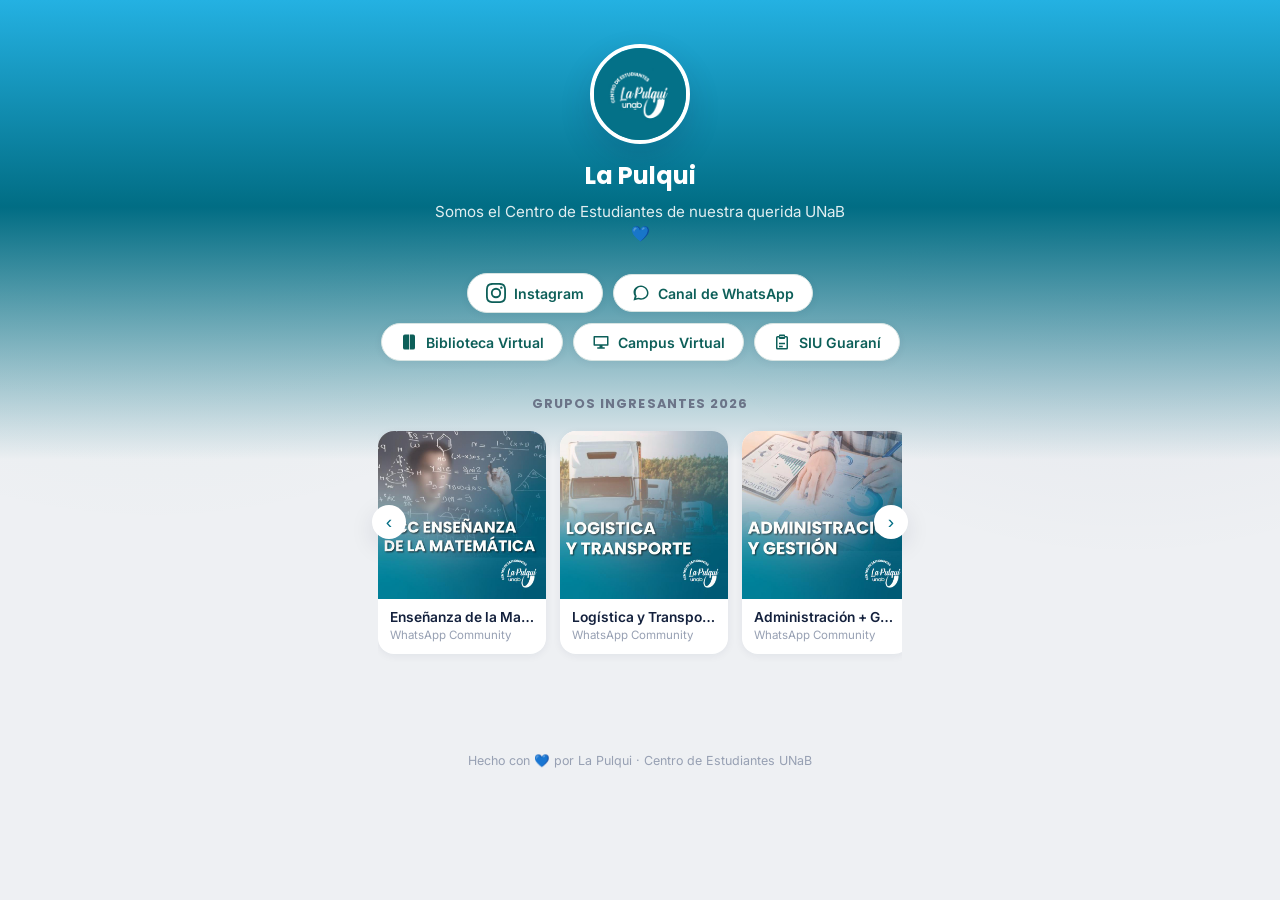
==== index.html @ 95ad3b90 "Sitio inicial de La Pulqui: linktree personalizado con actividades abiertas desde Google Sheets Co-A" ====
<!DOCTYPE html>
<html lang="es">
<head>
<meta charset="UTF-8" />
<meta name="viewport" content="width=device-width, initial-scale=1.0" />
<title>La Pulqui — Centro de Estudiantes UNaB</title>
<meta name="description" content="Links de La Pulqui, Centro de Estudiantes de la UNaB" />
<link rel="icon" href="assets/avatar.png" />
<link rel="preconnect" href="https://fonts.googleapis.com">
<link rel="preconnect" href="https://fonts.gstatic.com" crossorigin>
<link href="https://fonts.googleapis.com/css2?family=Poppins:wght@500;600;700&family=Inter:wght@400;500;600;700&display=swap" rel="stylesheet">
<link rel="stylesheet" href="style.css" />
</head>
<body>

  <div class="hero-gradient" aria-hidden="true"></div>
  <div class="bg-decor" id="bg-decor" aria-hidden="true"></div>

  <header class="profile__hero">
    <img class="profile__avatar" src="assets/avatar.png" alt="La Pulqui" />
    <h1 class="profile__name">La Pulqui</h1>
    <p class="profile__description"></p>
  </header>

  <main class="page">

    <div class="hero-links" id="hero-links">
      <a class="profile__social" id="instagram-link" href="#" target="_blank" rel="noopener noreferrer" aria-label="Instagram">
        <svg viewBox="0 0 24 24" width="20" height="20" fill="currentColor" aria-hidden="true">
          <path d="M12 2.2c3.2 0 3.58.01 4.85.07 3.25.15 4.77 1.69 4.92 4.92.06 1.27.07 1.65.07 4.85s-.01 3.58-.07 4.85c-.15 3.23-1.66 4.77-4.92 4.92-1.27.06-1.64.07-4.85.07s-3.58-.01-4.85-.07c-3.26-.15-4.77-1.7-4.92-4.92-.06-1.27-.07-1.65-.07-4.85s.02-3.58.07-4.85c.15-3.23 1.66-4.77 4.92-4.92 1.27-.06 1.65-.07 4.85-.07zM12 0C8.74 0 8.33.01 7.05.07 2.7.27.27 2.69.07 7.05.01 8.33 0 8.74 0 12s.01 3.67.07 4.95c.2 4.36 2.62 6.78 6.98 6.98C8.33 23.99 8.74 24 12 24s3.67-.01 4.95-.07c4.35-.2 6.78-2.62 6.98-6.98.06-1.28.07-1.69.07-4.95s-.01-3.67-.07-4.95c-.2-4.35-2.62-6.78-6.98-6.98C15.67.01 15.26 0 12 0zm0 5.84A6.16 6.16 0 1 0 18.16 12 6.16 6.16 0 0 0 12 5.84zM12 16a4 4 0 1 1 4-4 4 4 0 0 1-4 4zm6.4-11.85a1.44 1.44 0 1 0 1.44 1.44 1.44 1.44 0 0 0-1.44-1.44z"/>
        </svg>
        <span>Instagram</span>
      </a>
    </div>

    <!-- ACTIVIDADES ABIERTAS: se llena solo desde Google Sheets -->
    <section id="actividades" class="activities" hidden>
      <h2 class="activities__title">📅 Actividades abiertas</h2>
      <ul id="activities-list" class="activities__list"></ul>
    </section>

    <!-- GRUPOS INGRESANTES: carrusel de tarjetas con imagen -->
    <section class="section" id="groups-section">
      <h2 class="section__title" id="groups-title"></h2>
      <div class="carousel">
        <button class="carousel__arrow carousel__arrow--prev" id="carousel-prev" type="button" aria-label="Anterior">‹</button>
        <ul class="carousel__track" id="groups-list"></ul>
        <button class="carousel__arrow carousel__arrow--next" id="carousel-next" type="button" aria-label="Siguiente">›</button>
      </div>
    </section>

    <div id="sections"></div>

    <footer class="footer">
      <p>Hecho con 💙 por La Pulqui · Centro de Estudiantes UNaB</p>
    </footer>

  </main>

  <script src="config.js"></script>
  <script src="script.js"></script>
</body>
</html>
---- style.css ----
/* ============================================================
   VARIABLES — tocá estos valores para cambiar el look del sitio
   ============================================================ */
:root {
  --bg: #eef0f3;
  --bg-accent: #e4e9f4;
  --card-bg: #ffffff;
  --card-bg-hover: #fafbff;
  --text-main: #14213d;
  --text-muted: #6b7488;
  --text-soft: #97a0b3;
  --brand: #016d84;
  --brand-teal: #14827a;
  --brand-teal-dark: #0d5f59;
  --accent: #ffb703;
  --hero-light: #24b1e2;
  --hero-dark: #016d84;
  --shadow-sm: 0 2px 8px rgba(20, 33, 61, 0.06);
  --shadow-md: 0 8px 24px rgba(20, 33, 61, 0.10);
  --shadow-lg: 0 14px 32px rgba(20, 33, 61, 0.16);
  --radius-lg: 20px;
  --radius-md: 16px;
  --radius-sm: 12px;
  --radius-pill: 999px;
  --max-width: 560px;
  --font-heading: "Poppins", "Inter", sans-serif;
  --font-body: "Inter", "Segoe UI", sans-serif;
}

* { box-sizing: border-box; }

html, body {
  margin: 0;
  padding: 0;
  font-family: var(--font-body);
  background:
    radial-gradient(circle at 12% -10%, rgba(20, 130, 122, 0.10), transparent 42%),
    radial-gradient(circle at 88% 0%, rgba(11, 46, 107, 0.10), transparent 40%),
    var(--bg);
  color: var(--text-main);
  min-height: 100%;
  overflow-x: hidden;
  -webkit-font-smoothing: antialiased;
}

/* ---------- Degradado de fondo detrás del header ---------- */
/* Parte del fondo de la página (no una tarjeta aparte): se desvanece hacia
   abajo hasta fundirse con el fondo normal, y la lluvia de adornos (.bg-decor)
   cae por encima, no por detrás. */
.hero-gradient {
  position: absolute;
  top: 0;
  left: 0;
  right: 0;
  height: 460px;
  background: linear-gradient(
    180deg,
    var(--hero-light) 0%,
    var(--hero-dark) 45%,
    rgba(1, 109, 132, 0) 100%
  );
  pointer-events: none;
  z-index: 0;
}

@media (max-width: 480px) {
  .hero-gradient { height: 380px; }
}

/* ---------- Adornos de fondo (decoración animada, sutil) ---------- */
.bg-decor {
  position: fixed;
  inset: 0;
  overflow: hidden;
  pointer-events: none;
  z-index: 0;
}

.bg-decor__particle {
  position: absolute;
  top: -60px;
  will-change: transform;
  animation-name: decor-fall;
  animation-timing-function: linear;
  animation-iteration-count: infinite;
}

@keyframes decor-fall {
  from { transform: translateY(0) translateX(0) rotate(0deg); }
  50%  { transform: translateY(55vh) translateX(var(--drift, 16px)) rotate(calc(var(--spin, 180deg) / 2)); }
  to   { transform: translateY(115vh) translateX(0) rotate(var(--spin, 180deg)); }
}

@media (prefers-reduced-motion: reduce) {
  .bg-decor__particle { animation: none; }
}

.page {
  position: relative;
  z-index: 1;
  max-width: var(--max-width);
  margin: 0 auto;
  padding: 18px 18px 56px;
  display: flex;
  flex-direction: column;
  gap: 34px;
}

/* ---------- Actividades abiertas ---------- */
.activities {
  background: linear-gradient(135deg, #ffffff, #fbf7ee);
  border: 1px solid #f2dfa8;
  border-radius: var(--radius-lg);
  padding: 18px 18px 20px;
  box-shadow: var(--shadow-md);
}

.activities__title {
  margin: 0 0 14px;
  font-family: var(--font-heading);
  font-size: 1rem;
  font-weight: 600;
  color: var(--text-main);
}

.activities__list {
  list-style: none;
  margin: 0;
  padding: 0;
  display: flex;
  flex-direction: column;
  gap: 10px;
}

.activities__item a {
  position: relative;
  overflow: hidden;
  display: flex;
  align-items: center;
  gap: 14px;
  text-decoration: none;
  color: var(--text-main);
  background: var(--card-bg);
  border-radius: var(--radius-sm);
  padding: 11px 14px;
  box-shadow: var(--shadow-sm);
  transition: transform 0.18s ease, box-shadow 0.18s ease;
}

.activities__item a:hover {
  transform: translateY(-2px);
  box-shadow: var(--shadow-md);
}

/* Cintita "Últimos cupos" en la esquina, la activa un script aparte en
   Google Sheets cuando quedan menos de 10 lugares en el formulario.
   El "wrap" es una cajita fija en la esquina que recorta la cinta
   rotada, así siempre queda prolija sin importar la altura de la tarjeta. */
.activities__ribbon-wrap {
  position: absolute;
  top: 0;
  right: 0;
  width: 72px;
  height: 72px;
  overflow: hidden;
  pointer-events: none;
}

.activities__ribbon {
  position: absolute;
  top: 15px;
  right: -23px;
  width: 104px;
  transform: rotate(45deg);
  transform-origin: center;
  background: #e63946;
  color: #fff;
  font-family: var(--font-heading);
  font-size: 0.55rem;
  font-weight: 700;
  letter-spacing: 0.02em;
  text-transform: uppercase;
  text-align: center;
  padding: 3px 0;
  box-shadow: 0 2px 6px rgba(0, 0, 0, 0.18);
  white-space: nowrap;
}

.activities__date {
  flex: 0 0 auto;
  font-family: var(--font-heading);
  font-size: 0.72rem;
  font-weight: 700;
  background: var(--brand);
  color: #fff;
  padding: 6px 9px;
  border-radius: 10px;
  text-align: center;
  line-height: 1.15;
  min-width: 44px;
  text-transform: uppercase;
}

.activities__date span { display: block; }

.activities__date--undated {
  background: var(--accent);
  color: var(--text-main);
  min-width: 0;
  padding: 6px 10px;
  white-space: nowrap;
}

.activities__name {
  font-weight: 600;
  font-size: 0.94rem;
}

/* ---------- Perfil ---------- */
/* El color vive en .hero-gradient (parte del fondo); este bloque solo
   ubica el avatar/nombre/descripción por encima, sin caja ni borde propio. */
.profile__hero {
  position: relative;
  z-index: 1;
  margin: 0;
  padding: 44px 20px 10px;
  display: flex;
  flex-direction: column;
  align-items: center;
  text-align: center;
  gap: 8px;
}

.profile__avatar {
  width: 100px;
  height: 100px;
  border-radius: 50%;
  object-fit: cover;
  box-shadow: var(--shadow-lg);
  border: 4px solid #ffffff;
  margin-bottom: 6px;
}

.profile__name {
  margin: 0;
  font-family: var(--font-heading);
  font-size: 1.5rem;
  font-weight: 700;
  color: #ffffff;
}

.profile__description {
  margin: 0;
  color: rgba(255, 255, 255, 0.88);
  font-size: 0.95rem;
  max-width: 420px;
  line-height: 1.45;
}

.hero-links {
  display: flex;
  flex-wrap: wrap;
  align-items: center;
  justify-content: center;
  gap: 10px;
}

.profile__social {
  display: inline-flex;
  align-items: center;
  gap: 8px;
  color: var(--brand-teal-dark);
  text-decoration: none;
  font-weight: 600;
  font-size: 0.88rem;
  background: var(--card-bg);
  border: 1.5px solid #d7e4e2;
  padding: 9px 18px;
  border-radius: var(--radius-pill);
  box-shadow: var(--shadow-sm);
  transition: transform 0.18s ease, box-shadow 0.18s ease, background 0.18s ease;
}

.profile__social:hover {
  background: var(--card-bg-hover);
  transform: translateY(-2px);
  box-shadow: var(--shadow-md);
}

.profile__social--outline:hover {
  background: var(--card-bg-hover);
}

/* ---------- Secciones genéricas ---------- */
.section {
  display: flex;
  flex-direction: column;
  gap: 14px;
}

.section__title {
  margin: 0;
  font-family: var(--font-heading);
  font-size: 0.8rem;
  letter-spacing: 0.08em;
  text-transform: uppercase;
  color: var(--text-muted);
  font-weight: 700;
  text-align: center;
}

/* ---------- Carrusel de grupos ---------- */
.carousel {
  position: relative;
}

.carousel__track {
  list-style: none;
  margin: 0;
  padding: 4px 2px 10px;
  display: flex;
  gap: 14px;
  overflow-x: auto;
  scroll-snap-type: x proximity;
  scrollbar-width: none;
}

.carousel__track::-webkit-scrollbar { display: none; }

.group-card {
  scroll-snap-align: start;
  flex: 0 0 auto;
  width: 168px;
  background: var(--card-bg);
  border-radius: var(--radius-md);
  overflow: hidden;
  box-shadow: var(--shadow-sm);
  text-decoration: none;
  color: var(--text-main);
  display: block;
  transition: transform 0.2s ease, box-shadow 0.2s ease;
}

.group-card:hover {
  transform: translateY(-4px);
  box-shadow: var(--shadow-lg);
}

.group-card__media {
  position: relative;
  width: 100%;
  aspect-ratio: 1 / 1;
  overflow: hidden;
}

.group-card__media img {
  width: 100%;
  height: 100%;
  object-fit: cover;
  display: block;
}

.group-card__body {
  padding: 10px 12px 12px;
}

.group-card__name {
  display: block;
  font-weight: 600;
  font-size: 0.86rem;
  margin-bottom: 3px;
  overflow: hidden;
  text-overflow: ellipsis;
  white-space: nowrap;
}

.group-card__subtitle {
  display: block;
  font-size: 0.72rem;
  color: var(--text-soft);
}

.carousel__arrow {
  position: absolute;
  top: 40%;
  transform: translateY(-50%);
  width: 34px;
  height: 34px;
  border-radius: 50%;
  border: none;
  background: #ffffff;
  color: var(--brand);
  box-shadow: var(--shadow-md);
  font-size: 1.2rem;
  line-height: 1;
  cursor: pointer;
  display: flex;
  align-items: center;
  justify-content: center;
  z-index: 3;
}

.carousel__arrow--prev { left: -6px; }
.carousel__arrow--next { right: -6px; }

.carousel__arrow:hover { background: var(--bg-accent); }

@media (max-width: 480px) {
  .carousel__arrow { display: none; }
}

/* ---------- Links en lista (LINKS IMPORTANTES) ---------- */
.link-list {
  list-style: none;
  margin: 0;
  padding: 0;
  display: flex;
  flex-direction: column;
  gap: 10px;
}

.link-btn {
  display: flex;
  align-items: center;
  gap: 12px;
  background: var(--card-bg);
  color: var(--text-main);
  text-decoration: none;
  font-weight: 600;
  font-size: 0.92rem;
  padding: 13px 16px;
  border-radius: var(--radius-md);
  box-shadow: var(--shadow-sm);
  transition: transform 0.18s ease, box-shadow 0.18s ease, background 0.18s ease;
}

.link-btn:hover {
  background: var(--card-bg-hover);
  transform: translateY(-2px);
  box-shadow: var(--shadow-md);
}

.link-btn__icon {
  flex: 0 0 auto;
  width: 32px;
  height: 32px;
  border-radius: 9px;
  object-fit: cover;
}

.link-btn__text {
  flex: 1 1 auto;
  text-align: left;
}

.link-btn__chevron {
  flex: 0 0 auto;
  color: var(--text-soft);
  font-size: 1rem;
}

/* ---------- Footer ---------- */
.footer {
  text-align: center;
  color: var(--text-soft);
  font-size: 0.78rem;
  margin-top: 8px;
}

@media (max-width: 380px) {
  .profile__avatar { width: 84px; height: 84px; }
  .group-card { width: 150px; }
}
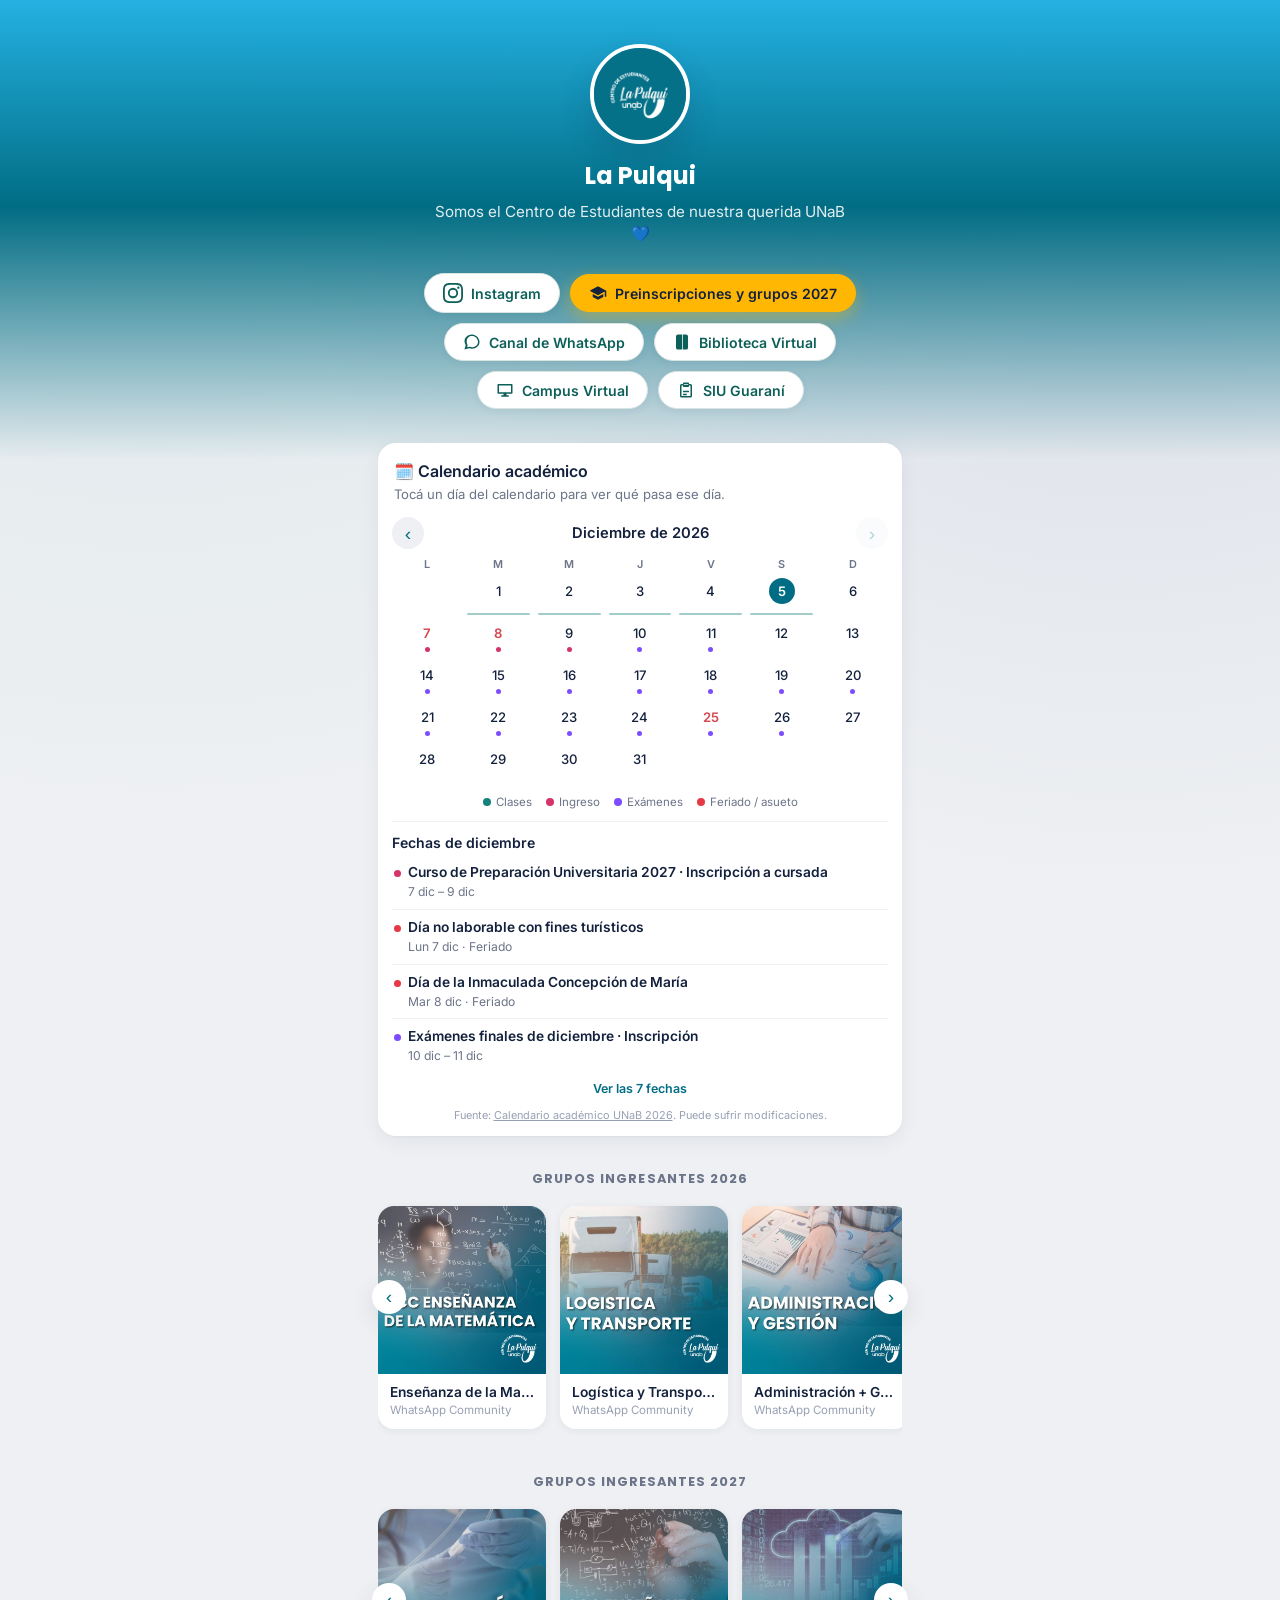
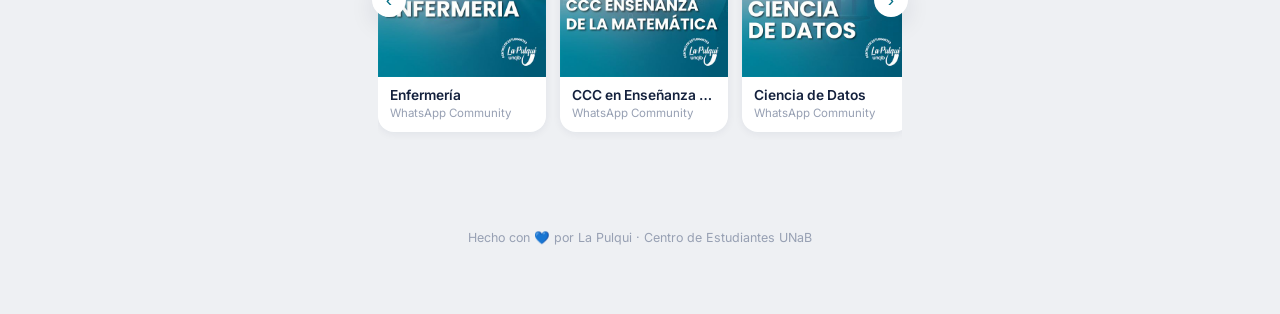
==== commit 921fd4a1: "Página de Ingreso 2027 y calendario académico - Nueva página ingresantes-2027.html: calendario de fe" ====
--- a/index.html
+++ b/index.html
@@ -39,15 +39,11 @@
       <ul id="activities-list" class="activities__list"></ul>
     </section>
 
-    <!-- GRUPOS INGRESANTES: carrusel de tarjetas con imagen -->
-    <section class="section" id="groups-section">
-      <h2 class="section__title" id="groups-title"></h2>
-      <div class="carousel">
-        <button class="carousel__arrow carousel__arrow--prev" id="carousel-prev" type="button" aria-label="Anterior">‹</button>
-        <ul class="carousel__track" id="groups-list"></ul>
-        <button class="carousel__arrow carousel__arrow--next" id="carousel-next" type="button" aria-label="Siguiente">›</button>
-      </div>
-    </section>
+    <!-- CALENDARIO ACADÉMICO: siempre abre en el mes actual (calendar.js) -->
+    <section class="calendar" data-scope="general" data-title="🗓️ Calendario académico" data-help="Tocá un día del calendario para ver qué pasa ese día."></section>
+
+    <!-- GRUPOS INGRESANTES: un carrusel de tarjetas con imagen por año -->
+    <div id="groups-container" class="groups-container"></div>
 
     <div id="sections"></div>
 
@@ -58,6 +54,9 @@
   </main>
 
   <script src="config.js"></script>
+  <script src="common.js"></script>
+  <script src="calendar-data.js"></script>
+  <script src="calendar.js"></script>
   <script src="script.js"></script>
 </body>
 </html>
--- a/style.css
+++ b/style.css
@@ -18,6 +18,7 @@
   --shadow-sm: 0 2px 8px rgba(20, 33, 61, 0.06);
   --shadow-md: 0 8px 24px rgba(20, 33, 61, 0.10);
   --shadow-lg: 0 14px 32px rgba(20, 33, 61, 0.16);
+  --shadow-soft: 0 1px 2px rgba(20, 33, 61, 0.04), 0 6px 20px rgba(20, 33, 61, 0.06);
   --radius-lg: 20px;
   --radius-md: 16px;
   --radius-sm: 12px;
@@ -287,6 +288,18 @@
   box-shadow: var(--shadow-md);
 }
 
+/* Botón destacado (ej: Preinscripciones y grupos 2027) */
+.profile__social--highlight {
+  background: var(--accent);
+  border-color: var(--accent);
+  color: var(--text-main);
+  box-shadow: 0 6px 16px rgba(255, 183, 3, 0.4);
+}
+
+.profile__social--highlight:hover {
+  background: #ffc233;
+}
+
 .profile__social--outline:hover {
   background: var(--card-bg-hover);
 }
@@ -310,6 +323,12 @@
 }
 
 /* ---------- Carrusel de grupos ---------- */
+.groups-container {
+  display: flex;
+  flex-direction: column;
+  gap: 34px;
+}
+
 .carousel {
   position: relative;
 }
@@ -409,6 +428,730 @@
   .carousel__arrow { display: none; }
 }
 
+/* ---------- Bloques con encabezado (páginas de ingreso y calendario) ---------- */
+/* Cada cosa va en su propio bloque, con título, una frase que explica qué
+   hacer y botones con texto explícito. */
+.block {
+  background: var(--card-bg);
+  border-radius: 18px;
+  padding: 18px 16px;
+  box-shadow: var(--shadow-soft);
+}
+
+.block[hidden] { display: none; }
+
+.block-head {
+  display: flex;
+  align-items: flex-start;
+  gap: 12px;
+  margin-bottom: 14px;
+  text-align: left;
+}
+
+.block-head__num {
+  flex: 0 0 auto;
+  width: 28px;
+  height: 28px;
+  border-radius: 50%;
+  background: var(--brand);
+  color: #fff;
+  font-family: var(--font-heading);
+  font-size: 0.85rem;
+  font-weight: 700;
+  display: flex;
+  align-items: center;
+  justify-content: center;
+}
+
+.block-head__text { min-width: 0; }
+
+.block-head__title {
+  margin: 0;
+  font-family: var(--font-heading);
+  font-size: 1rem;
+  font-weight: 600;
+  line-height: 1.3;
+}
+
+.block-head__help {
+  margin: 3px 0 0;
+  font-size: 0.82rem;
+  line-height: 1.4;
+  color: var(--text-muted);
+}
+
+.block--center { text-align: center; }
+.block--center .block-head { justify-content: center; text-align: center; }
+
+/* ---------- Página de ingreso 2027 (ingresantes-2027.html) ---------- */
+.page-ingresantes .profile__hero { padding: 20px 18px 0; gap: 2px; }
+.page-ingresantes .profile__avatar { width: 48px; height: 48px; border-width: 2px; margin-bottom: 6px; box-shadow: none; }
+.page-ingresantes .profile__name { font-size: 1.15rem; font-weight: 600; letter-spacing: 0.2em; }
+.page-ingresantes .profile__description { font-size: 0.85rem; }
+.page-ingresantes .page { padding-top: 14px; gap: 16px; }
+
+.back-chip {
+  position: absolute;
+  top: 14px;
+  left: 16px;
+  display: inline-flex;
+  align-items: center;
+  gap: 5px;
+  padding: 5px 12px;
+  border-radius: var(--radius-pill);
+  border: 1px solid rgba(255, 255, 255, 0.5);
+  color: #fff;
+  font-weight: 500;
+  font-size: 0.76rem;
+  text-decoration: none;
+  transition: background 0.18s ease;
+}
+
+.back-chip:hover { background: rgba(255, 255, 255, 0.18); }
+
+/* Cuenta regresiva */
+/* mismo ancho que los bloques de abajo (el contenido de .page) */
+.countdown {
+  width: 100%;
+  max-width: calc(var(--max-width) - 36px);
+  margin-top: 12px;
+  padding: 9px 12px 10px;
+  border-radius: 14px;
+  background: rgba(0, 50, 70, 0.28);
+  color: #fff;
+  text-align: center;
+}
+
+.countdown[hidden] { display: none; }
+
+.countdown__label {
+  margin: 0;
+  font-size: 0.6rem;
+  font-weight: 600;
+  letter-spacing: 0.12em;
+  text-transform: uppercase;
+  opacity: 0.9;
+}
+
+.countdown--live .countdown__label { color: #ffe08a; opacity: 1; }
+
+.countdown__title {
+  margin: 2px 0 5px;
+  font-size: 0.78rem;
+  font-weight: 500;
+  line-height: 1.25;
+}
+
+.countdown__time {
+  margin: 0;
+  display: flex;
+  justify-content: center;
+  gap: 12px;
+}
+
+.countdown__unit {
+  display: inline-flex;
+  align-items: baseline;
+  gap: 3px;
+}
+
+.countdown__num {
+  font-family: var(--font-heading);
+  font-size: 1.2rem;
+  font-weight: 600;
+  font-variant-numeric: tabular-nums;
+}
+
+.countdown__unit-label {
+  font-size: 0.66rem;
+  opacity: 0.9;
+}
+
+/* ---------- Paso 1: preinscripciones ---------- */
+.enrollment__block {
+  display: flex;
+  flex-direction: column;
+  gap: 3px;
+  padding: 14px;
+  border: 1px solid #e4eaef;
+  border-radius: 14px;
+}
+
+.enrollment__block + .enrollment__block { margin-top: 10px; }
+
+.enrollment__status {
+  align-self: flex-start;
+  margin-bottom: 6px;
+  padding: 3px 10px;
+  border-radius: var(--radius-pill);
+  font-size: 0.72rem;
+  font-weight: 600;
+}
+
+.enrollment__status--open { background: #dff6e8; color: #0b6b36; }
+.enrollment__status--soon { background: #e8f0fe; color: #1f4fb2; }
+.enrollment__status--closed { background: #eef0f3; color: #6b7488; }
+
+.enrollment__label {
+  margin: 0;
+  font-family: var(--font-heading);
+  font-size: 1rem;
+  font-weight: 600;
+}
+
+.enrollment__dates {
+  margin: 0;
+  font-size: 0.92rem;
+  font-weight: 500;
+  color: var(--brand);
+}
+
+.enrollment__intro {
+  margin: 8px 0 2px;
+  font-size: 0.78rem;
+  color: var(--text-muted);
+}
+
+.enrollment__careers {
+  list-style: none;
+  margin: 0;
+  padding: 0;
+  display: flex;
+  flex-wrap: wrap;
+  gap: 5px;
+}
+
+.enrollment__careers li {
+  padding: 4px 10px;
+  border-radius: var(--radius-pill);
+  background: var(--bg);
+  font-size: 0.72rem;
+  line-height: 1.3;
+}
+
+.enrollment__button {
+  display: block;
+  margin-top: 12px;
+  padding: 12px 14px;
+  border-radius: 12px;
+  background: var(--brand);
+  color: #fff;
+  text-align: center;
+  text-decoration: none;
+  font-size: 0.9rem;
+  font-weight: 600;
+  transition: background 0.18s ease;
+}
+
+.enrollment__button:hover { background: #02566a; }
+
+.enrollment__source {
+  display: block;
+  margin-top: 12px;
+  text-align: center;
+  font-size: 0.72rem;
+  color: var(--text-soft);
+}
+
+/* ---------- Paso 2: buscador y grupos ---------- */
+.finder__box { position: relative; }
+
+.finder__icon {
+  position: absolute;
+  left: 15px;
+  top: 50%;
+  transform: translateY(-50%);
+  color: var(--brand);
+  pointer-events: none;
+}
+
+.finder__input {
+  width: 100%;
+  font: inherit;
+  font-size: 1rem; /* 16px: evita el zoom automático de iOS al enfocar */
+  padding: 13px 42px 13px 44px;
+  border: 1.5px solid #d3dde0;
+  border-radius: var(--radius-pill);
+  background: #fff;
+  color: var(--text-main);
+  outline: none;
+  transition: border-color 0.18s ease, box-shadow 0.18s ease;
+  -webkit-appearance: none;
+  appearance: none;
+}
+
+.finder__input::-webkit-search-cancel-button { display: none; }
+.finder__input::placeholder { color: var(--text-soft); }
+
+.finder__input:focus {
+  border-color: var(--brand);
+  box-shadow: 0 0 0 3px rgba(1, 109, 132, 0.12);
+}
+
+.finder__clear {
+  position: absolute;
+  right: 10px;
+  top: 50%;
+  transform: translateY(-50%);
+  width: 26px;
+  height: 26px;
+  border: none;
+  border-radius: 50%;
+  background: #e8ecf1;
+  color: var(--text-muted);
+  font-size: 1.1rem;
+  line-height: 1;
+  cursor: pointer;
+}
+
+.finder__clear[hidden] { display: none; }
+
+.finder__count {
+  margin: 8px 0 0;
+  min-height: 1em;
+  font-size: 0.76rem;
+  color: var(--text-muted);
+  text-align: center;
+}
+
+/* Tarjetas de a tres: foto, nombre y botón "Entrar al grupo" siempre visible */
+.finder__results {
+  list-style: none;
+  margin: 10px 0 0;
+  padding: 0;
+  display: grid;
+  grid-template-columns: repeat(3, minmax(0, 1fr));
+  gap: 8px;
+}
+
+.finder__results[hidden] { display: none; }
+
+.tile {
+  display: flex;
+  flex-direction: column;
+  gap: 6px;
+  height: 100%;
+  padding: 6px;
+  border: 1px solid #e4eaef;
+  border-radius: 12px;
+  background: #fff;
+  color: var(--text-main);
+  text-decoration: none;
+  transition: border-color 0.18s ease, box-shadow 0.18s ease;
+  -webkit-tap-highlight-color: transparent;
+}
+
+.tile:hover,
+.tile:focus-visible {
+  border-color: var(--brand);
+  box-shadow: var(--shadow-sm);
+  outline: none;
+}
+
+.tile__media {
+  display: block;
+  aspect-ratio: 1 / 1;
+  border-radius: 8px;
+  overflow: hidden;
+}
+
+.tile__img {
+  width: 100%;
+  height: 100%;
+  object-fit: cover;
+  display: block;
+}
+
+.tile__name {
+  flex: 1 1 auto;
+  display: flex;
+  align-items: center;
+  justify-content: center;
+  font-size: 0.64rem;
+  font-weight: 600;
+  line-height: 1.25;
+  text-align: center;
+  margin: 0 -3px; /* un poco más de ancho para que las palabras largas entren enteras */
+  overflow-wrap: break-word;
+}
+
+.tile__cta {
+  display: block;
+  padding: 6px 2px;
+  border-radius: 8px;
+  background: #dff6e8;
+  color: #0b6b36;
+  font-size: 0.64rem;
+  font-weight: 700;
+  text-align: center;
+  white-space: nowrap;
+}
+
+/* en pantallas muy angostas el botón dice solo "Entrar" */
+@media (max-width: 360px) {
+  .tile__cta-rest { display: none; }
+}
+
+.tile:hover .tile__cta { background: #c9efd8; }
+
+/* Mientras se busca: lista de a una, foto chica + nombre + botón */
+.finder__results.is-searching { grid-template-columns: 1fr; }
+
+.is-searching .tile {
+  flex-direction: row;
+  align-items: center;
+  gap: 12px;
+  height: auto;
+}
+
+.is-searching .tile__media { flex: 0 0 auto; width: 58px; border-radius: 10px; }
+
+.is-searching .tile__name {
+  margin: 0;
+  min-height: 0;
+  justify-content: flex-start;
+  text-align: left;
+  font-size: 0.9rem;
+}
+
+.is-searching .tile__cta { flex: 0 0 auto; padding: 8px 12px; font-size: 0.8rem; border-radius: 10px; }
+.is-searching .tile__cta-rest { display: inline; }
+
+.finder__empty {
+  text-align: center;
+  padding: 8px 0 2px;
+}
+
+.finder__empty[hidden] { display: none; }
+.finder__empty p { margin: 0 0 4px; font-size: 0.92rem; font-weight: 600; }
+
+.finder__empty-hint {
+  font-weight: 400 !important;
+  font-size: 0.82rem !important;
+  color: var(--text-muted);
+  margin-bottom: 10px !important;
+}
+
+/* ---------- Contacto y compartir ---------- */
+.contact__btn {
+  display: flex;
+  align-items: center;
+  justify-content: center;
+  gap: 8px;
+  width: 100%;
+  padding: 12px 16px;
+  border-radius: 12px;
+  border: 1.5px solid #d3dde0;
+  background: #fff;
+  color: var(--text-main);
+  font: inherit;
+  font-size: 0.9rem;
+  font-weight: 600;
+  text-decoration: none;
+  cursor: pointer;
+  transition: background 0.18s ease;
+}
+
+.contact__btn:hover { background: var(--bg); }
+
+.contact__btn--primary {
+  background: var(--brand);
+  border-color: var(--brand);
+  color: #fff;
+}
+
+.contact__btn--primary:hover { background: #02566a; }
+
+.contact__toast {
+  margin: 10px 0 0;
+  font-size: 0.82rem;
+  font-weight: 600;
+  color: #0b6b36;
+}
+
+.contact__toast[hidden] { display: none; }
+
+/* ---------- Calendario (calendar.js) ---------- */
+.calendar {
+  background: var(--card-bg);
+  border-radius: 18px;
+  padding: 18px 14px 14px;
+  box-shadow: var(--shadow-soft);
+}
+
+.calendar .block-head { padding: 0 2px; }
+
+.calendar__nav {
+  display: flex;
+  align-items: center;
+  gap: 4px;
+  margin-bottom: 8px;
+}
+
+.calendar__month {
+  flex: 1 1 auto;
+  margin: 0;
+  text-align: center;
+  font-family: var(--font-heading);
+  font-weight: 600;
+  font-size: 0.92rem;
+}
+
+.calendar__arrow {
+  flex: 0 0 auto;
+  width: 32px;
+  height: 32px;
+  border: none;
+  border-radius: 50%;
+  background: var(--bg);
+  color: var(--brand);
+  font-size: 1.2rem;
+  line-height: 1;
+  cursor: pointer;
+}
+
+.calendar__arrow:hover:not(:disabled) { background: var(--bg-accent); }
+.calendar__arrow:disabled { opacity: 0.3; cursor: default; }
+
+.calendar__today {
+  flex: 0 0 auto;
+  border: 1.5px solid var(--brand);
+  background: none;
+  color: var(--brand);
+  font: inherit;
+  font-size: 0.72rem;
+  font-weight: 700;
+  padding: 4px 10px;
+  border-radius: var(--radius-pill);
+  cursor: pointer;
+}
+
+.calendar__today[hidden] { display: none; }
+
+.calendar__weekdays,
+.calendar__grid {
+  display: grid;
+  grid-template-columns: repeat(7, minmax(0, 1fr));
+}
+
+.calendar__weekdays span {
+  text-align: center;
+  font-size: 0.68rem;
+  font-weight: 600;
+  color: var(--text-muted);
+  padding-bottom: 4px;
+}
+
+.cal-day {
+  position: relative;
+  min-height: 42px;
+  padding: 3px 0 0;
+  border: none;
+  border-radius: 8px;
+  background: none;
+  font: inherit;
+  color: var(--text-main);
+  display: flex;
+  flex-direction: column;
+  align-items: center;
+  gap: 1px;
+  cursor: pointer;
+  -webkit-tap-highlight-color: transparent;
+}
+
+.cal-day--blank { cursor: default; }
+.cal-day:not(.cal-day--blank):hover { background: var(--bg); }
+
+.cal-day__num {
+  width: 26px;
+  height: 26px;
+  border-radius: 50%;
+  display: flex;
+  align-items: center;
+  justify-content: center;
+  font-size: 0.82rem;
+  font-weight: 500;
+}
+
+.cal-day.is-holiday .cal-day__num { color: #d64550; font-weight: 600; }
+
+.cal-day.is-today .cal-day__num {
+  background: var(--brand);
+  color: #fff;
+  font-weight: 600;
+}
+
+.cal-day.is-selected { background: #e8f3f6; }
+
+.cal-day__marks {
+  display: flex;
+  justify-content: center;
+  gap: 2px;
+  min-height: 5px;
+}
+
+.cal-day__dot {
+  width: 5px;
+  height: 5px;
+  border-radius: 50%;
+}
+
+.cal-day__bars {
+  position: absolute;
+  left: 4px;
+  right: 4px;
+  bottom: 2px;
+  display: flex;
+  flex-direction: column;
+  gap: 1px;
+}
+
+.cal-day__bar {
+  height: 2px;
+  border-radius: 1px;
+  opacity: 0.4;
+}
+
+.calendar__legend {
+  list-style: none;
+  margin: 10px 0 0;
+  padding: 0;
+  display: flex;
+  flex-wrap: wrap;
+  justify-content: center;
+  gap: 4px 14px;
+}
+
+.calendar__legend-item {
+  display: inline-flex;
+  align-items: center;
+  gap: 5px;
+  font-size: 0.72rem;
+  color: var(--text-muted);
+}
+
+.calendar__swatch {
+  width: 8px;
+  height: 8px;
+  border-radius: 50%;
+}
+
+.calendar__list-head {
+  margin-top: 12px;
+  padding-top: 12px;
+  border-top: 1px solid #eef1f5;
+  display: flex;
+  align-items: baseline;
+  justify-content: space-between;
+  gap: 10px;
+}
+
+.calendar__list-title {
+  margin: 0;
+  font-family: var(--font-heading);
+  font-size: 0.88rem;
+  font-weight: 600;
+}
+
+.calendar__showall,
+.calendar__more {
+  border: none;
+  background: none;
+  color: var(--brand);
+  font: inherit;
+  font-size: 0.78rem;
+  font-weight: 600;
+  cursor: pointer;
+  padding: 2px 0;
+}
+
+.calendar__showall[hidden],
+.calendar__more[hidden] { display: none; }
+
+.calendar__more {
+  display: block;
+  margin: 6px auto 0;
+}
+
+.calendar__list {
+  list-style: none;
+  margin: 4px 0 0;
+  padding: 0;
+}
+
+.cal-event {
+  position: relative;
+  padding: 9px 0 9px 16px;
+  display: flex;
+  align-items: flex-start;
+  gap: 8px;
+  border-bottom: 1px solid #f0f2f6;
+}
+
+.cal-event:last-child { border-bottom: none; }
+
+.cal-event::before {
+  content: "";
+  position: absolute;
+  left: 2px;
+  top: 15px;
+  width: 7px;
+  height: 7px;
+  border-radius: 50%;
+  background: var(--cat);
+}
+
+.cal-event.is-past { opacity: 0.5; }
+
+.cal-event__body {
+  flex: 1 1 auto;
+  min-width: 0;
+  display: flex;
+  flex-direction: column;
+  gap: 2px;
+}
+
+.cal-event__title {
+  font-size: 0.86rem;
+  font-weight: 600;
+  line-height: 1.3;
+}
+
+.cal-event__meta {
+  font-size: 0.76rem;
+  color: var(--text-muted);
+  line-height: 1.3;
+}
+
+.cal-event__badge {
+  flex: 0 0 auto;
+  margin-top: 2px;
+  padding: 2px 8px;
+  border-radius: var(--radius-pill);
+  background: #dff6e8;
+  color: #0b6b36;
+  font-size: 0.62rem;
+  font-weight: 700;
+  letter-spacing: 0.04em;
+  text-transform: uppercase;
+}
+
+.calendar__empty {
+  font-size: 0.82rem;
+  color: var(--text-muted);
+  text-align: center;
+  padding: 10px 6px;
+}
+
+.calendar__source {
+  margin: 10px 0 0;
+  font-size: 0.68rem;
+  color: var(--text-soft);
+  text-align: center;
+}
+
+.calendar__source a { color: inherit; }
+
 /* ---------- Links en lista (LINKS IMPORTANTES) ---------- */
 .link-list {
   list-style: none;
